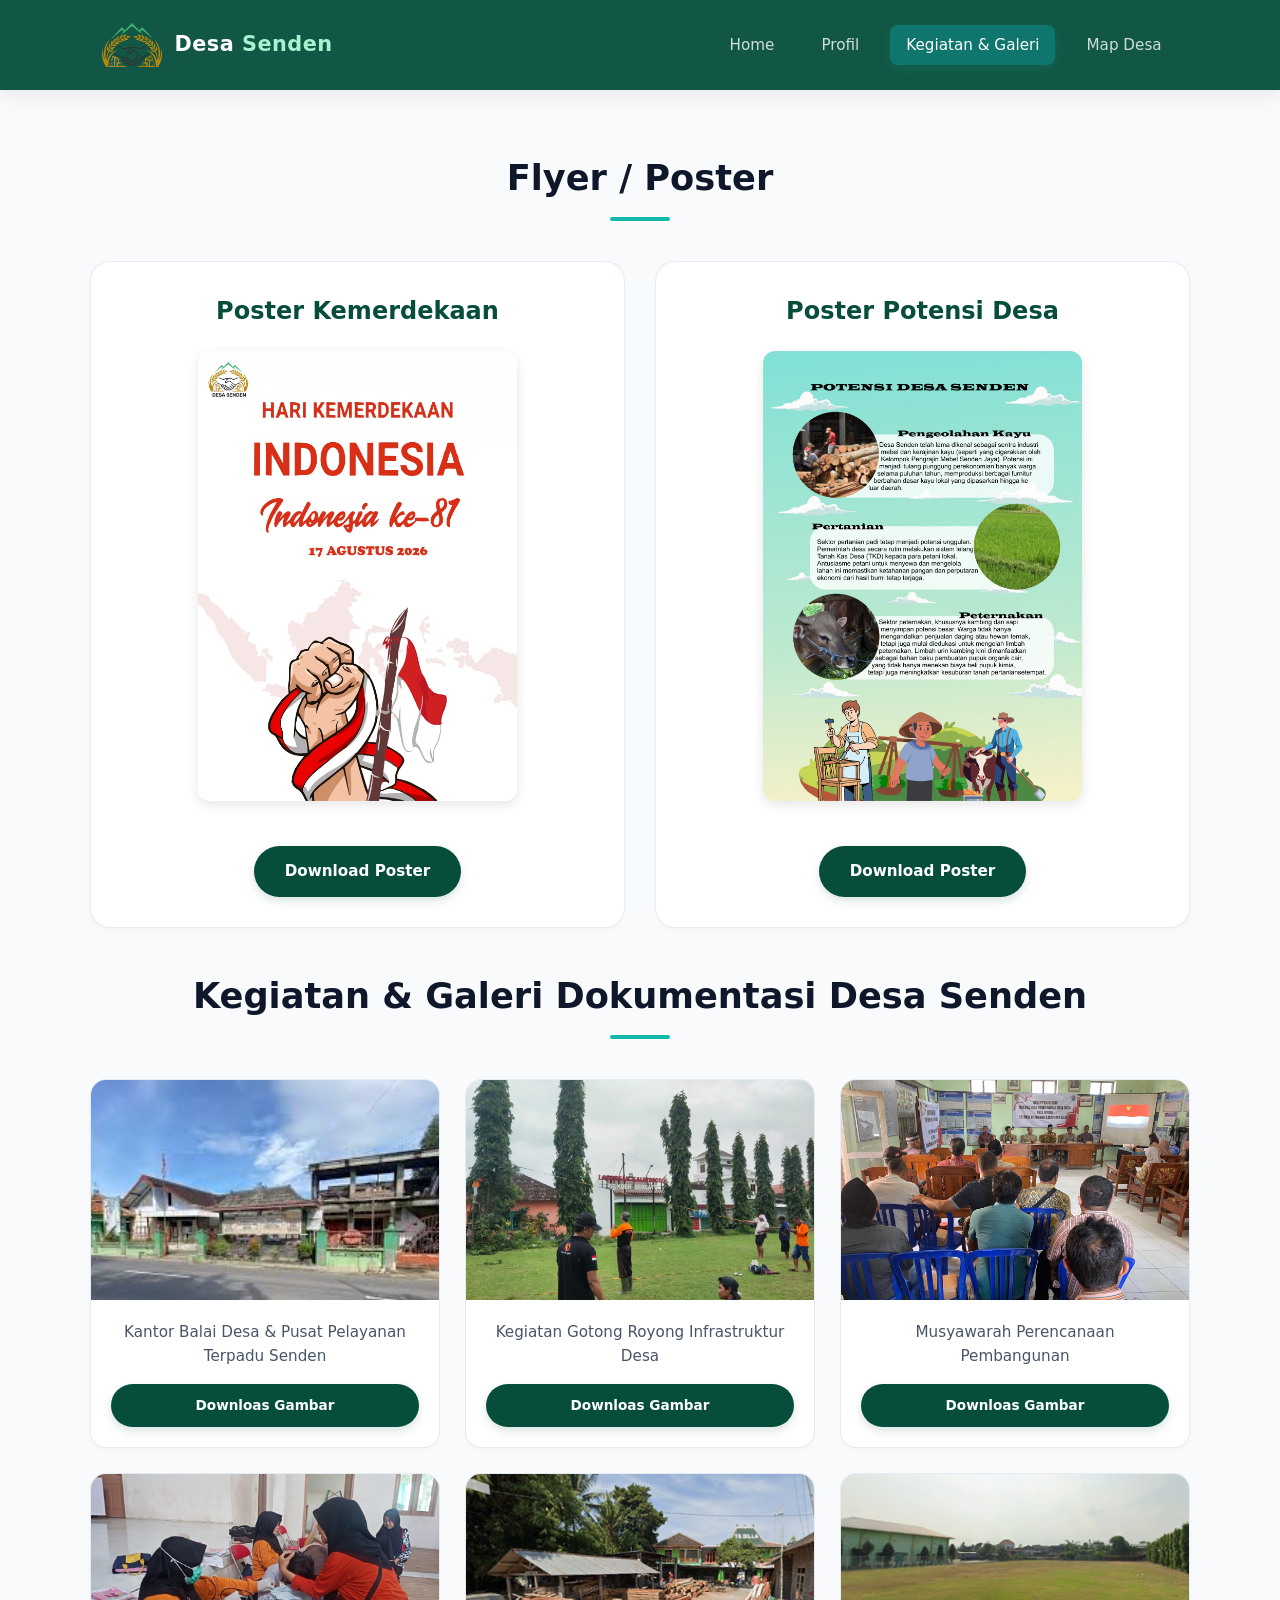
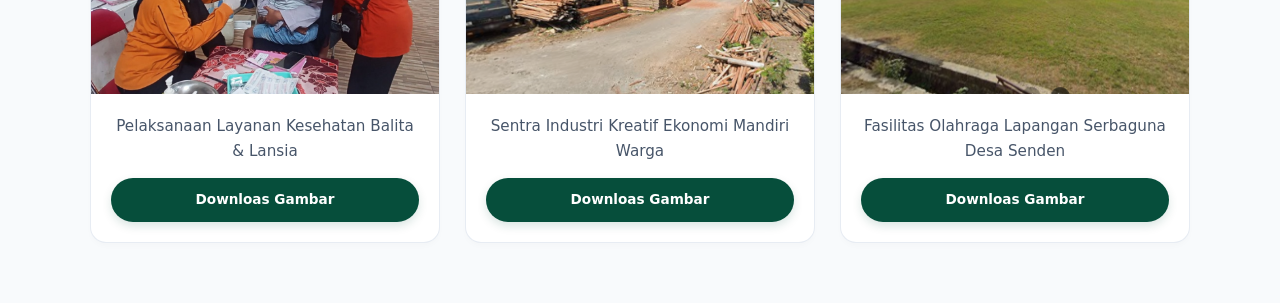
==== gambar.html @ d03152b5 "gambar.html" ====
<!DOCTYPE html>
<html lang="id">
<head>
    <meta charset="UTF-8">
    <meta name="viewport" content="width=device-width, initial-scale=1.0">
    <title>Galeri Foto - Desa Senden</title>
    <link rel="stylesheet" href="style.css">
    <style>
        .gallery-grid {
            display: grid;
            grid-template-columns: repeat(auto-fit, minmax(300px, 1fr)); /* Memecah foto otomatis menjadi 3 kolom di PC */
            gap: 25px; /* Jarak antar kotak foto */
            margin-top: 20px;
        }
        .gallery-item {
            background: #ffffff;
            border-radius: 16px;
            overflow: hidden; /* Memastikan sudut konten tetap melengkung rapi */
            border: 1px solid rgba(226, 232, 240, 0.8);
            box-shadow: 0 4px 6px -1px rgba(0,0,0,0.02);
            display: flex;
            flex-direction: column;
        }
        .gallery-item img {
            width: 100%;
            height: 220px;
            object-fit: cover; /* Memotong gambar secara proporsional agar tinggi semua foto seragam */
            display: block;
        }
        .gallery-content {
            padding: 20px;
            text-align: center;
            flex-grow: 1;
            display: flex;
            flex-direction: column;
            justify-content: space-between;
            gap: 15px;
        }
        .gallery-desc {
            font-size: 0.95rem;
            color: var(--text-muted);
            font-weight: 500;
        }
        /* Desain Tombol Download Oval Menyesuaikan Tema Hijau Web */
        .btn-download {
            display: inline-block;
            background: var(--primary);
            color: #ffffff;
            padding: 10px 20px;
            border-radius: 50px; /* Membuat tombol berbentuk oval pro */
            font-weight: 600;
            font-size: 0.85rem;
            text-decoration: none;
            box-shadow: 0 4px 10px rgba(6, 78, 59, 0.15);
            border: 1px solid transparent;
        }
        .btn-download:hover {
            background: var(--primary-light);
            box-shadow: 0 6px 15px rgba(15, 118, 110, 0.25);
        }
        
        /* ─── STYLING TAMBAHAN UNTUK TEMPAT TWO-POSTER SEJAJAR ─── */
        .poster-container-grid {
            display: grid;
            grid-template-columns: repeat(auto-fit, minmax(450px, 1fr)); /* Membagi menjadi 2 kolom sejajar di PC, otomatis bertumpuk di HP */
            gap: 30px;
            margin-bottom: 40px; /* Jarak pemisah dengan area galeri bawah */
        }
        .poster-section {
            background: #ffffff;
            padding: 30px;
            border-radius: 20px;
            border: 1px solid rgba(226, 232, 240, 0.8);
            box-shadow: 0 4px 6px -1px rgba(0,0,0,0.02);
            text-align: center;
        }
        .poster-img {
            max-width: 100%;
            height: auto;
            max-height: 450px; /* Membatasi tinggi poster agar seimbang */
            border-radius: 12px;
            display: block;
            margin: 0 auto 20px auto;
            box-shadow: 0 4px 12px rgba(0,0,0,0.1);
        }
    </style>
    <link rel="icon" type="image/png" href="gambar/logotanpateks.png">
</head>
<body>

    <nav>
        <div class="brand">
            <img src="gambar/logotanpateks.png" alt="Logo Desa Senden" class="logo-desa">
            <div class="brand-text">Desa <span>Senden</span></div>
        </div>
        <div class="nav-links">
            <a href="index.html">Home</a>
            <a href="profil.html">Profil</a>
            <a href="gambar.html" class="active">Kegiatan & Galeri</a>
            <a href="map.html">Map Desa</a>
        </div>
    </nav>

    <main class="container" style="margin-top: 60px;">
        <h2 class="main-title">Flyer / Poster</h2>
        
        <div class="poster-container-grid">
            
            <div class="poster-section">
                <h2 style="color: var(--primary); margin-bottom: 20px;">Poster Kemerdekaan</h2>
                <img src="gambar/poster kemerdeka.jpg" alt="Poster Utama Desa Senden" class="poster-img">
                <br>
                <a href="gambar/poster kemerdeka.jpg" download="Poster_Utama_Senden.png" class="btn-download" style="padding: 12px 30px; font-size: 0.95rem;">
                    Download Poster 
                </a>
            </div>

            <div class="poster-section">
                <h2 style="color: var(--primary); margin-bottom: 20px;">Poster Potensi Desa</h2>
                <img src="gambar/Poster.jpg" alt="Poster Tambahan Desa Senden" class="poster-img">
                <br>
                <a href="gambar/Poster.jpg" download="Poster_Tambahan_Senden.png" class="btn-download" style="padding: 12px 30px; font-size: 0.95rem;">
                    Download Poster 
                </a>
            </div>
            
        </div>
        
        <h2 class="main-title">Kegiatan & Galeri Dokumentasi Desa Senden</h2>
        
        <div class="gallery-grid">
            
            <div class="gallery-item">
                <img src="gambar/senden.jpg" alt="Dokumentasi Desa 1">
                <div class="gallery-content">
                    <div class="gallery-desc">Kantor Balai Desa & Pusat Pelayanan Terpadu Senden</div>
                    <a href="gambar/senden.jpg" download="balai-desa-senden.jpg" class="btn-download">Downloas Gambar</a>
                </div>
            </div>

            <div class="gallery-item">
                <img src="gambar/foto1.jpg" alt="Dokumentasi Desa 2">
                <div class="gallery-content">
                    <div class="gallery-desc">Kegiatan Gotong Royong Infrastruktur Desa</div>
                    <a href="gambar/foto1.jpg" download="balai-desa-senden.jpg" class="btn-download">Downloas Gambar</a>
                </div>
            </div>

            <div class="gallery-item">
                <img src="gambar/20250814084026.jpg" alt="Dokumentasi Desa 3">
                <div class="gallery-content">
                    <div class="gallery-desc">Musyawarah Perencanaan Pembangunan </div>
                    <a href="gambar/20250814084026.jpg" download="balai-desa-senden.jpg" class="btn-download">Downloas Gambar</a>
                </div>
            </div>

            <div class="gallery-item">
                <img src="gambar/IMG-20260402-WA0005.jpg" alt="Dokumentasi Desa 4">
                <div class="gallery-content">
                    <div class="gallery-desc">Pelaksanaan Layanan Kesehatan Balita & Lansia</div>
                    <a href="gambar/IMG-20260402-WA0005.jpg" download="balai-desa-senden.jpg" class="btn-download">Downloas Gambar</a>
                </div>
            </div>

            <div class="gallery-item">
                <img src="gambar/Screenshot 2026-05-22 090327.jpg" alt="Dokumentasi Desa 5">
                <div class="gallery-content">
                    <div class="gallery-desc">Sentra Industri Kreatif Ekonomi Mandiri Warga</div>
                    <a href="gambar/Screenshot 2026-05-22 090327.jpg" download="balai-desa-senden.jpg" class="btn-download">Downloas Gambar</a>
                </div>
            </div>

            <div class="gallery-item">
                <img src="gambar/Screenshot 2026-05-22 084117.jpg" alt="Dokumentasi Desa 6">
                <div class="gallery-content">
                    <div class="gallery-desc">Fasilitas Olahraga Lapangan Serbaguna Desa Senden</div>
                    <a href="gambar/Screenshot 2026-05-22 084117.jpg" download="balai-desa-senden.jpg" class="btn-download">Downloas Gambar</a>
                </div>
            </div>
            
        </div>
    </main>

</body>
</html>
---- style.css ----
/* =========================================
  TEMA WARNA & VARIABEL UTAMA WEB DESA
  =========================================
  Bagian ini menentukan warna dasar agar seragam di semua halaman.
*/
:root {
  --primary: #064e3b;       /* Hijau Emerald Gelap (Mewah & Profesional) */
  --primary-light: #0f766e; /* Teal Tua */
  --accent: #14b8a6;        /* Teal Cerah */
  --bg-light: #f8fafc;      /* Background halaman yang bersih */
  --text-dark: #0f172a;     /* Warna teks utama */
  --text-muted: #475569;    /* Warna teks sekunder */
  --card-bg: #ffffff;       /* Putih bersih untuk latar belakang kotak konten */
}

/* =========================================
  PENGATURAN DASAR (RESET STYLES)
  =========================================
*/
* {
  box-sizing: border-box; /* Memastikan ukuran padding tidak merusak tata letak */
  margin: 0;
  padding: 0;
}

body {
  background: var(--bg-light);
  font-family: 'Inter', system-ui, -apple-system, sans-serif; /* Font modern standar web pro */
  color: var(--text-dark);
  line-height: 1.6; /* Jarak antar baris teks agar nyaman dibaca */
}

/* =========================================
  NAVIGASI ATAS (FLOATING GLASSMORPHISM)
  =========================================
*/
nav {
  background: rgba(6, 78, 59, 0.95); /* Hijau transparan tebal */
  backdrop-filter: blur(10px);       /* Efek blur kaca di belakang menu saat di-scroll */
  -webkit-backdrop-filter: blur(10px);
  padding: 15px 8%;
  display: flex;
  justify-content: space-between;    /* Memisahkan logo di kiri dan menu di kanan */
  align-items: center;
  position: sticky;                  /* Membuat menu tetap menempel di atas saat layar digeser ke bawah */
  top: 0;
  z-index: 1000;                     /* Memastikan menu tidak tertutup oleh konten lain */
  box-shadow: 0 4px 20px rgba(0, 0, 0, 0.08);
}

nav .brand {
  display: flex;
  align-items: center;
  gap: 12px; /* Jarak antara gambar logo dengan teks "Desa Senden" */
}

/* Pengaturan Khusus Gambar Logo Desa di Navigasi */
nav .brand .logo-desa {
  width: 60px;          /* Mengatur lebar logo */
  height: 60px;         /* Mengatur tinggi logo agar seimbang */
  object-fit: contain;  /* Memastikan gambar logo tidak gepeng/terdistorsi */
  border-radius: 4px;   /* Membuat sudut logo sedikit melengkung rapi */
}

nav .brand-text {
  color: #ffffff;
  font-size: 1.3rem;
  font-weight: 700;
  letter-spacing: 0.5px;
}

nav .brand-text span {
  color: #a7f3d0; /* Memberi warna hijau muda khusus pada kata "Senden" */
}

nav .nav-links {
  display: flex;
  gap: 15px; /* Jarak antar tombol menu */
}

nav a {
  color: rgba(255, 255, 255, 0.8);
  text-decoration: none; /* Menghilangkan garis bawah pada link */
  font-weight: 500;
  font-size: 0.95rem;
  padding: 8px 16px;
  border-radius: 8px;
}

/* Hover Instan Tanpa Efek Animasi Lambat */
nav a:hover {
  color: #ffffff;
  background: rgba(255, 255, 255, 0.1); /* Efek highlight putih tipis saat disentuh mouse */
}

/* Penanda halaman yang sedang dibuka aktif */
nav a.active {
  color: #ffffff;
  background: var(--primary-light);
  box-shadow: 0 4px 12px rgba(15, 118, 110, 0.3);
}

/* =========================================
  HERO BANNER (FOTO UTAMA DI ATAS)
  =========================================
*/
.hero {
  position: relative;
  height: 80vh;          /* Tinggi banner mengambil 80% tinggi layar monitor */
  min-height: 500px;
  /* Lapisan hitam transparan (linear-gradient) digabungkan dengan foto desa asli */
  background: linear-gradient(rgba(15, 23, 42, 0.65), rgba(6, 78, 59, 0.45)),
  url('https://api-desa-web-diskominfox10-v3.klaten.go.id/media/saddesa/20230220034825.webp') no-repeat center center/cover;
  display: flex;
  justify-content: center;
  align-items: center;
  text-align: center;
  color: #ffffff;
  padding: 0 20px;
}

.hero-content {
  max-width: 800px;
}

.hero-content h1 {
  font-size: 3.5rem;
  font-weight: 800;
  margin-bottom: 15px;
  letter-spacing: -0.5px;
  text-shadow: 0 4px 12px rgba(0, 0, 0, 0.15); /* Bayangan teks agar kontras dengan foto belakang */
}

.hero-content p {
  font-size: 1.25rem;
  margin-bottom: 35px;
  color: #f1f5f9;
  font-weight: 400;
}

/* Tombol Oval Pro Instan */
.btn-hero {
  display: inline-block;
  background: #ffffff;
  color: var(--primary);
  padding: 14px 40px;
  border-radius: 50px; /* Membuat bentuk tombol menjadi oval sempurna */
  font-weight: 600;
  font-size: 1rem;
  text-decoration: none;
  box-shadow: 0 10px 25px rgba(0, 0, 0, 0.15);
  border: 1px solid transparent;
}

.btn-hero:hover {
  background: var(--primary);
  color: #ffffff;
  border-color: rgba(255, 255, 255, 0.2);
  box-shadow: 0 12px 30px rgba(6, 78, 59, 0.3);
}

/* =========================================
  TATA LETAK KONTEN UTAMA & GRID SYSTEM
  =========================================
*/
.container {
  max-width: 1140px;
  margin: -60px auto 60px auto; /* Reconstruction tata letak menumpuk modern */
  padding: 0 20px;
  position: relative;
  z-index: 10;
}

.main-title {
  text-align: center;
  margin-bottom: 40px;
  font-size: 2.2rem;
  font-weight: 700;
  color: var(--text-dark);
  position: relative;
  padding-bottom: 15px;
}

/* Garis dekorasi kecil di bawah judul */
.main-title::after {
  content: '';
  position: absolute;
  bottom: 0;
  left: 50%;
  transform: translateX(-50%);
  width: 60px;
  height: 4px;
  background: var(--accent);
  border-radius: 2px;
}

/* Grid Pembagi Kolom Otomatis Responsif */
.grid-2 {
  display: grid;
  grid-template-columns: repeat(auto-fit, minmax(450px, 1fr)); /* Pecah 2 kolom di PC, otomatis 1 kolom di HP */
  gap: 30px;
}

.grid-3 {
  display: grid;
  grid-template-columns: repeat(auto-fit, minmax(320px, 1fr)); /* Pecah 3 kolom untuk daftar kegiatan */
  gap: 30px;
}

/* Komponen Kartu Putih Minimalis */
.card {
  background: var(--card-bg);
  padding: 35px;
  border-radius: 20px;
  box-shadow: 0 4px 6px -1px rgba(0, 0, 0, 0.02), 0 10px 15px -3px rgba(0, 0, 0, 0.03);
  border: 1px solid rgba(226, 232, 240, 0.8);
}

.card:hover {
  box-shadow: 0 20px 25px -5px rgba(0, 0, 0, 0.05), 0 10px 10px -5px rgba(0, 0, 0, 0.02);
  border-color: rgba(20, 184, 166, 0.3); /* Batas kartu berubah warna tipis saat disorot */
}

.card h2, .card h3 {
  color: var(--primary);
  margin-bottom: 12px;
}

/* =========================================
  STRUKTUR VISI & MISI DUA SISI
  =========================================
*/
.visi-misi-container {
  background: var(--card-bg);
  border-radius: 24px;
  box-shadow: 0 20px 40px rgba(15, 23, 42, 0.04);
  border: 1px solid rgba(226, 232, 240, 0.8);
  overflow: hidden; /* Memastikan sudut background gradasi melengkung rapi */
}

.visi-misi-grid {
  display: grid;
  grid-template-columns: 1fr 1.2fr; /* Kolom Misi dibuat sedikit lebih lebar daripada kolom Visi */
}

.visi-box {
  background: linear-gradient(135deg, #064e3b, #022c22); /* Gradasi hijau gelap premium */
  color: #ffffff;
  padding: 50px;
  display: flex;
  flex-direction: column;
  justify-content: center;
}

.visi-box h3 {
  color: #a7f3d0;
  font-size: 1.6rem;
  margin-bottom: 15px;
  text-transform: uppercase;
  letter-spacing: 1px;
}

.visi-box p {
  font-style: italic;
  font-size: 1.3rem;
  line-height: 1.8;
  font-weight: 300;
}

.misi-box {
  padding: 50px;
  background: #ffffff;
}

.misi-box h3 {
  color: var(--primary);
  font-size: 1.6rem;
  margin-bottom: 25px;
  text-transform: uppercase;
  letter-spacing: 1px;
}

.misi-box ol {
  padding-left: 20px;
}

.misi-box li {
  margin-bottom: 16px;
  color: var(--text-muted);
  font-size: 1.05rem;
}

/* =========================================
  TABEL PROFIL & WIDGET PETA
  =========================================
*/
.profile-table {
  width: 100%;
  border-collapse: collapse;
}

.profile-table td {
  padding: 16px;
  border-bottom: 1px solid #f1f5f9;
  font-size: 1.05rem;
}

.profile-table tr:last-child td {
  border: none;
}

.profile-table td:first-child {
  font-weight: 600;
  color: var(--primary-light);
  width: 35%; /* Kolom judul data berukuran 35% lebar tabel */
}

.map-container {
  position: relative;
  padding-bottom: 55%; /* Membantu menjaga rasio layar peta tetap proporsional */
  height: 0;
  overflow: hidden;
  border-radius: 16px;
}

.map-container iframe {
  position: absolute;
  top: 0;
  left: 0;
  width: 100%;
  height: 100%;
  border: 0;
}

/* =========================================
  RESPONSIVE BREAKPOINTS (TAMPILAN HP)
  =========================================
*/
@media (max-width: 992px) {
  .visi-misi-grid { grid-template-columns: 1fr; } /* Visi Misi ditumpuk vertikal jika layar tablet/HP */
  .visi-box, .misi-box { padding: 40px; }
}

@media (max-width: 768px) {
  nav { flex-direction: column; gap: 15px; padding: 15px 20px; } /* Menu navigasi menjadi vertikal di HP */
  .hero-content h1 { font-size: 2.3rem; }
  .hero-content p { font-size: 1.1rem; }
  .grid-2 { grid-template-columns: 1fr; }
  .container { margin-top: -30px; }
}
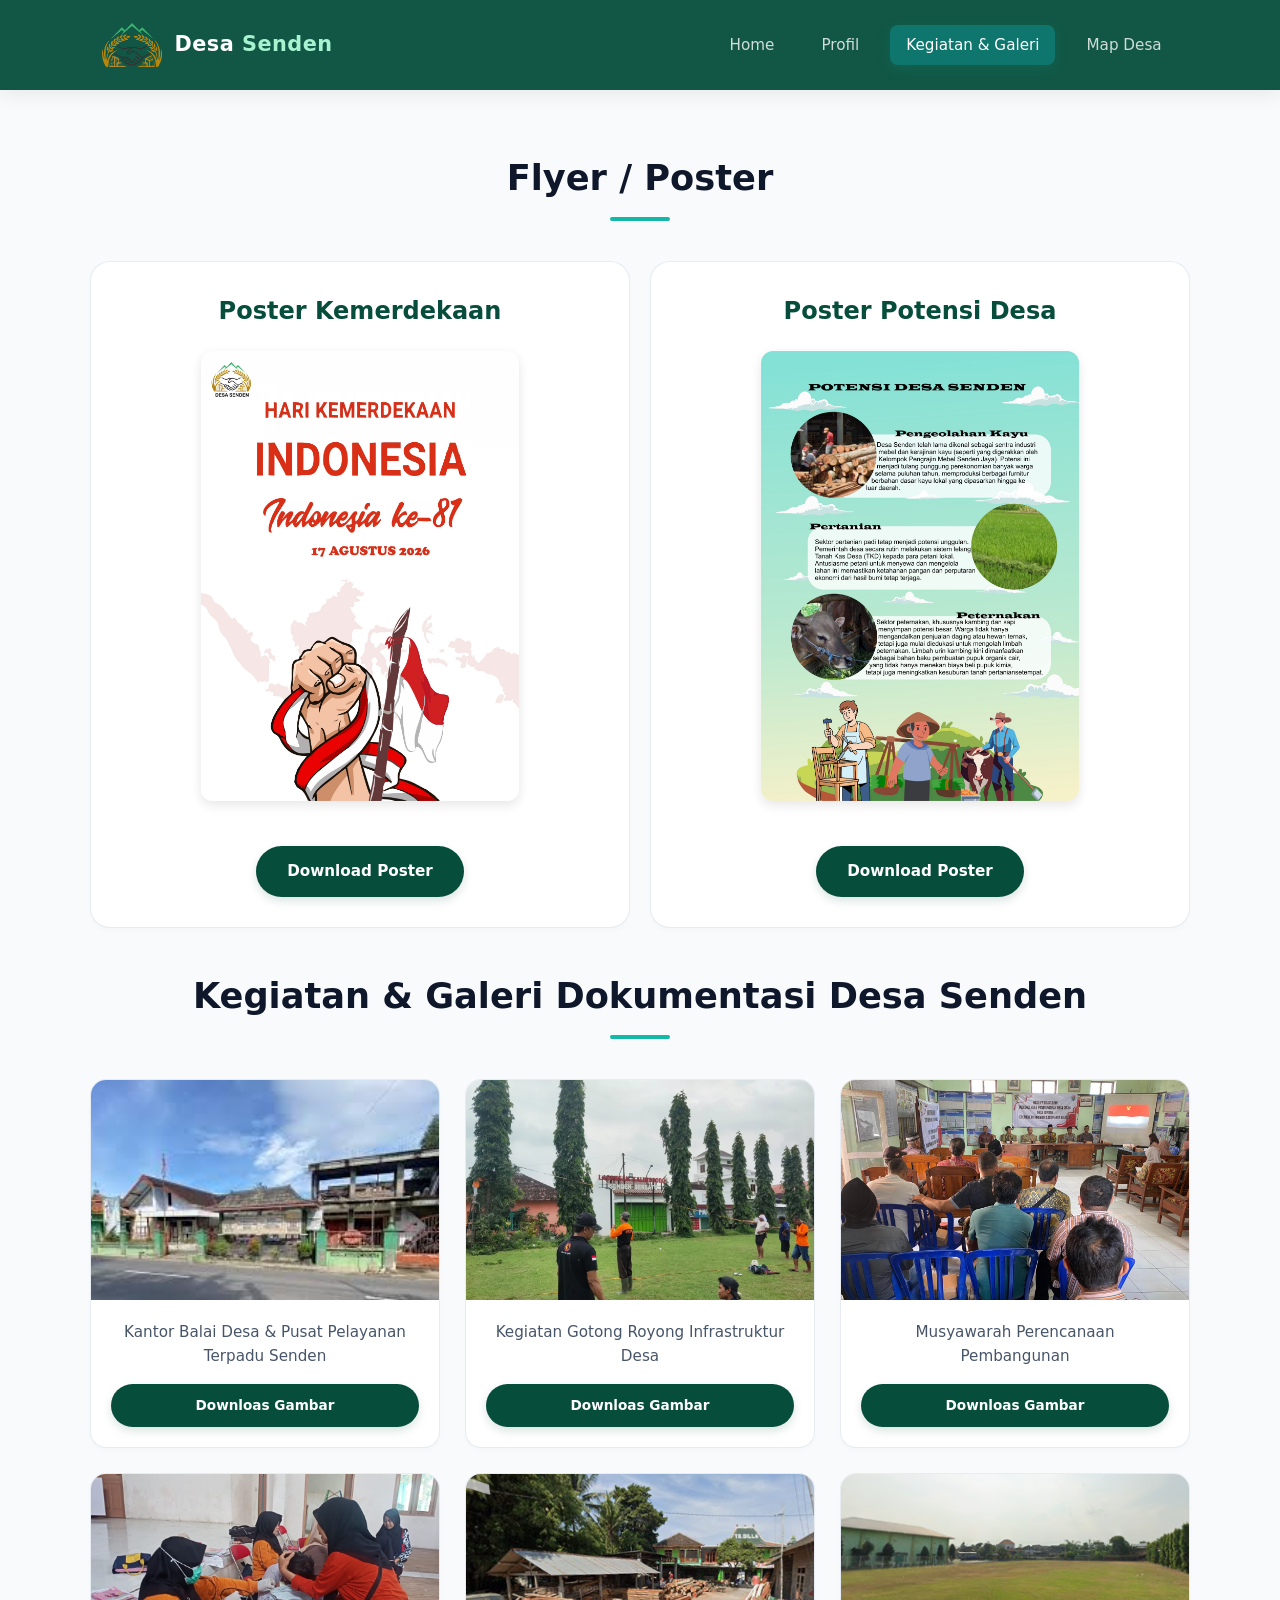
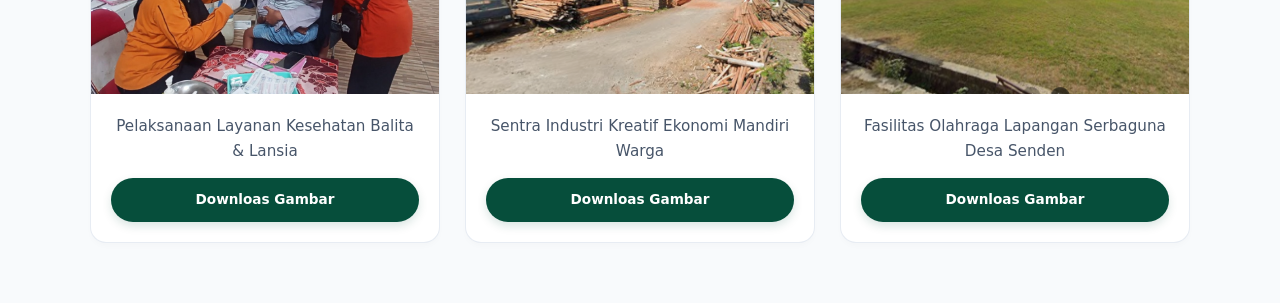
==== commit 31101901: "gambar.html" ====
--- a/gambar.html
+++ b/gambar.html
@@ -62,8 +62,8 @@
         /* ─── STYLING TAMBAHAN UNTUK TEMPAT TWO-POSTER SEJAJAR ─── */
         .poster-container-grid {
             display: grid;
-            grid-template-columns: repeat(auto-fit, minmax(450px, 1fr)); /* Membagi menjadi 2 kolom sejajar di PC, otomatis bertumpuk di HP */
-            gap: 30px;
+            grid-template-columns: repeat(auto-fit, minmax(400px, 1fr)); /* Membagi menjadi 2 kolom sejajar di PC, otomatis bertumpuk di HP */
+            gap: 20px;
             margin-bottom: 40px; /* Jarak pemisah dengan area galeri bawah */
         }
         .poster-section {
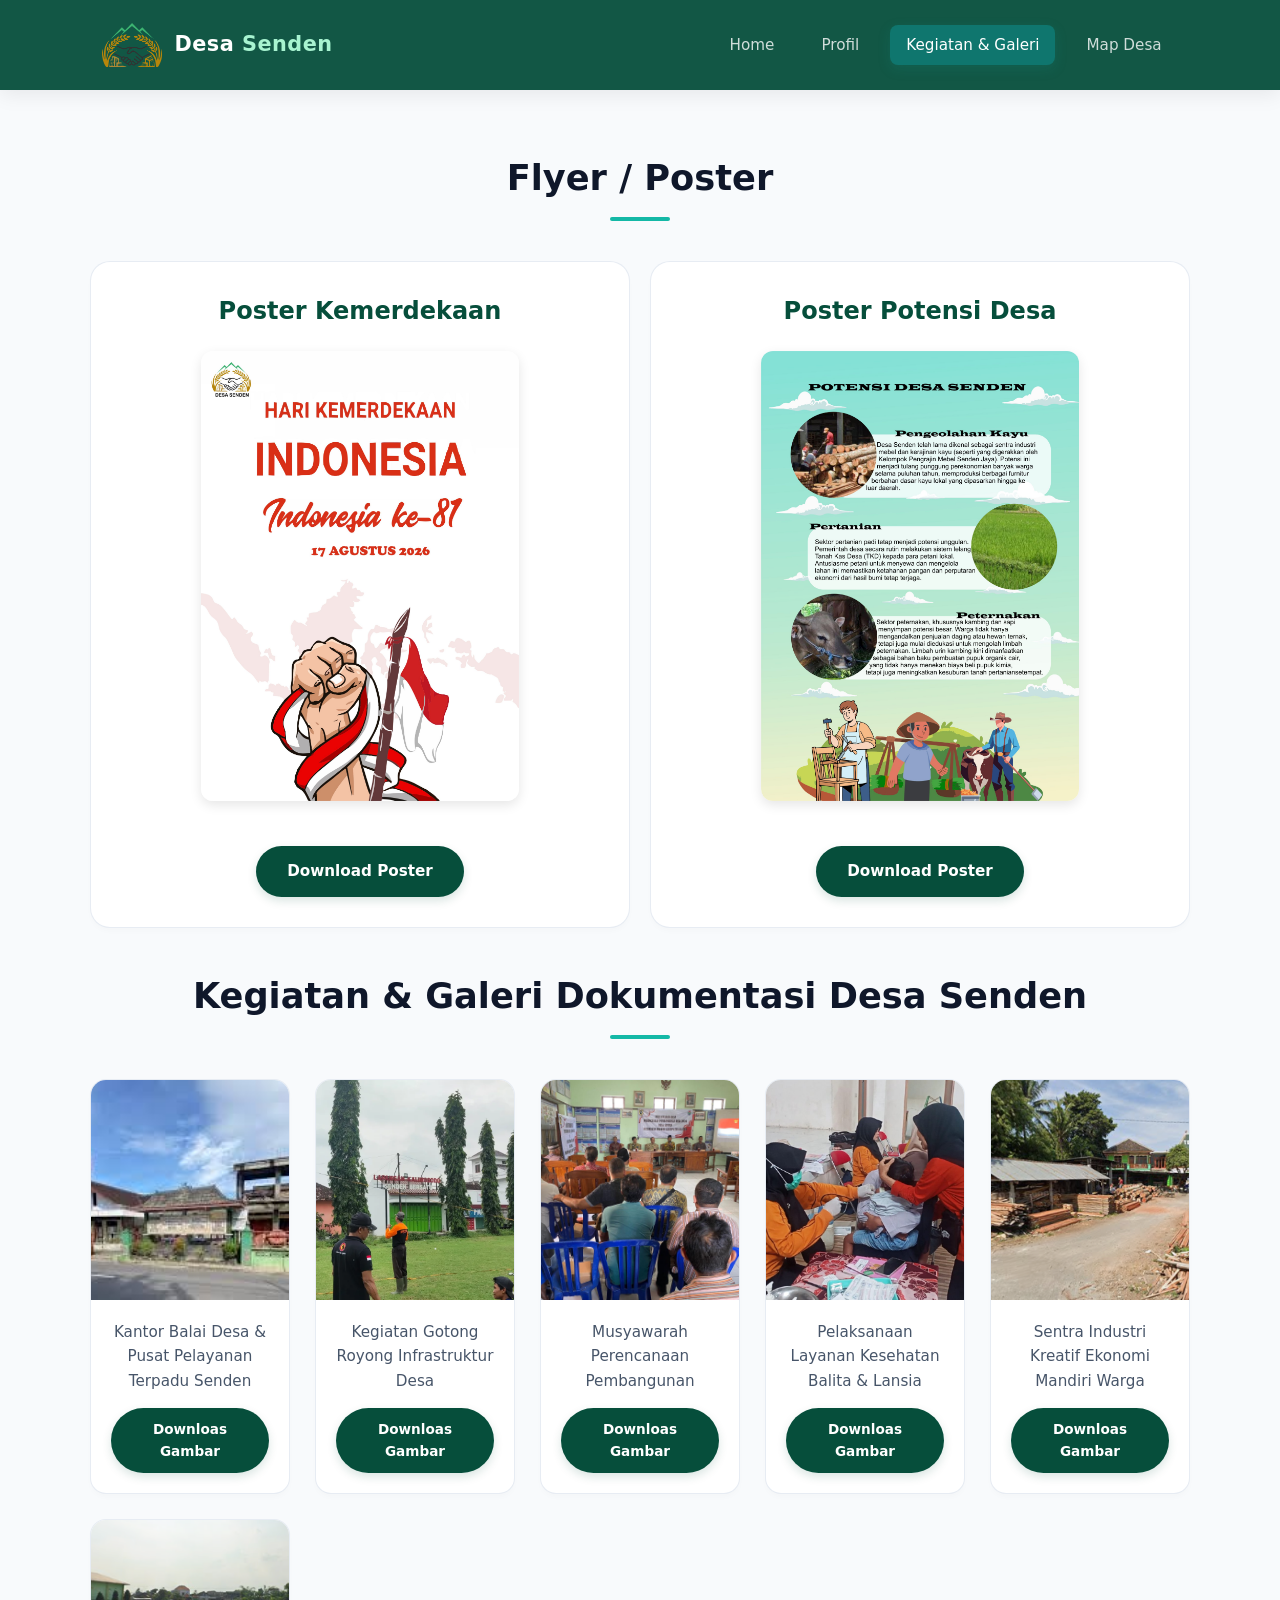
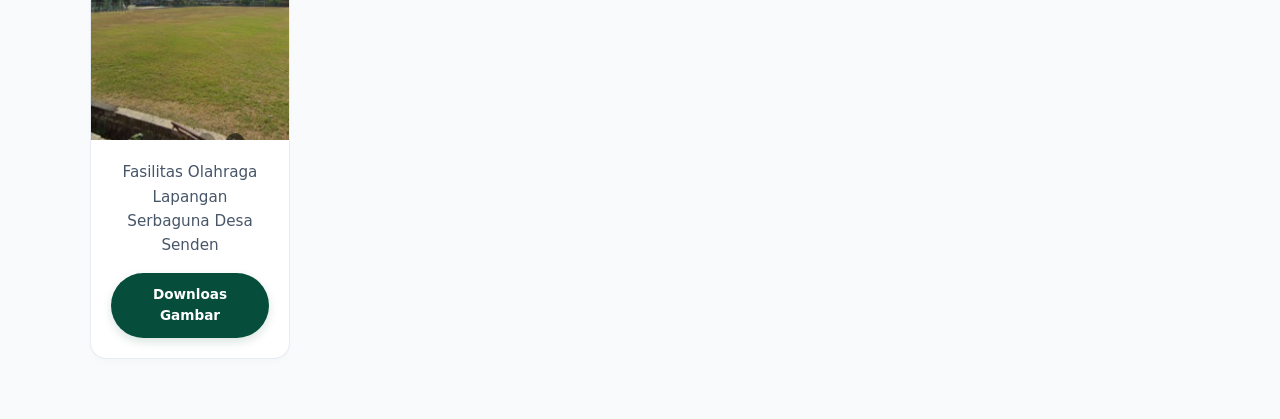
==== commit 57709155: "gambar.html" ====
--- a/gambar.html
+++ b/gambar.html
@@ -8,7 +8,7 @@
     <style>
         .gallery-grid {
             display: grid;
-            grid-template-columns: repeat(auto-fit, minmax(300px, 1fr)); /* Memecah foto otomatis menjadi 3 kolom di PC */
+            grid-template-columns: repeat(auto-fit, minmax(200px, 1fr)); /* Memecah foto otomatis menjadi 3 kolom di PC */
             gap: 25px; /* Jarak antar kotak foto */
             margin-top: 20px;
         }
@@ -62,7 +62,7 @@
         /* ─── STYLING TAMBAHAN UNTUK TEMPAT TWO-POSTER SEJAJAR ─── */
         .poster-container-grid {
             display: grid;
-            grid-template-columns: repeat(auto-fit, minmax(400px, 1fr)); /* Membagi menjadi 2 kolom sejajar di PC, otomatis bertumpuk di HP */
+            grid-template-columns: repeat(auto-fit, minmax(300px, 1fr)); /* Membagi menjadi 2 kolom sejajar di PC, otomatis bertumpuk di HP */
             gap: 20px;
             margin-bottom: 40px; /* Jarak pemisah dengan area galeri bawah */
         }
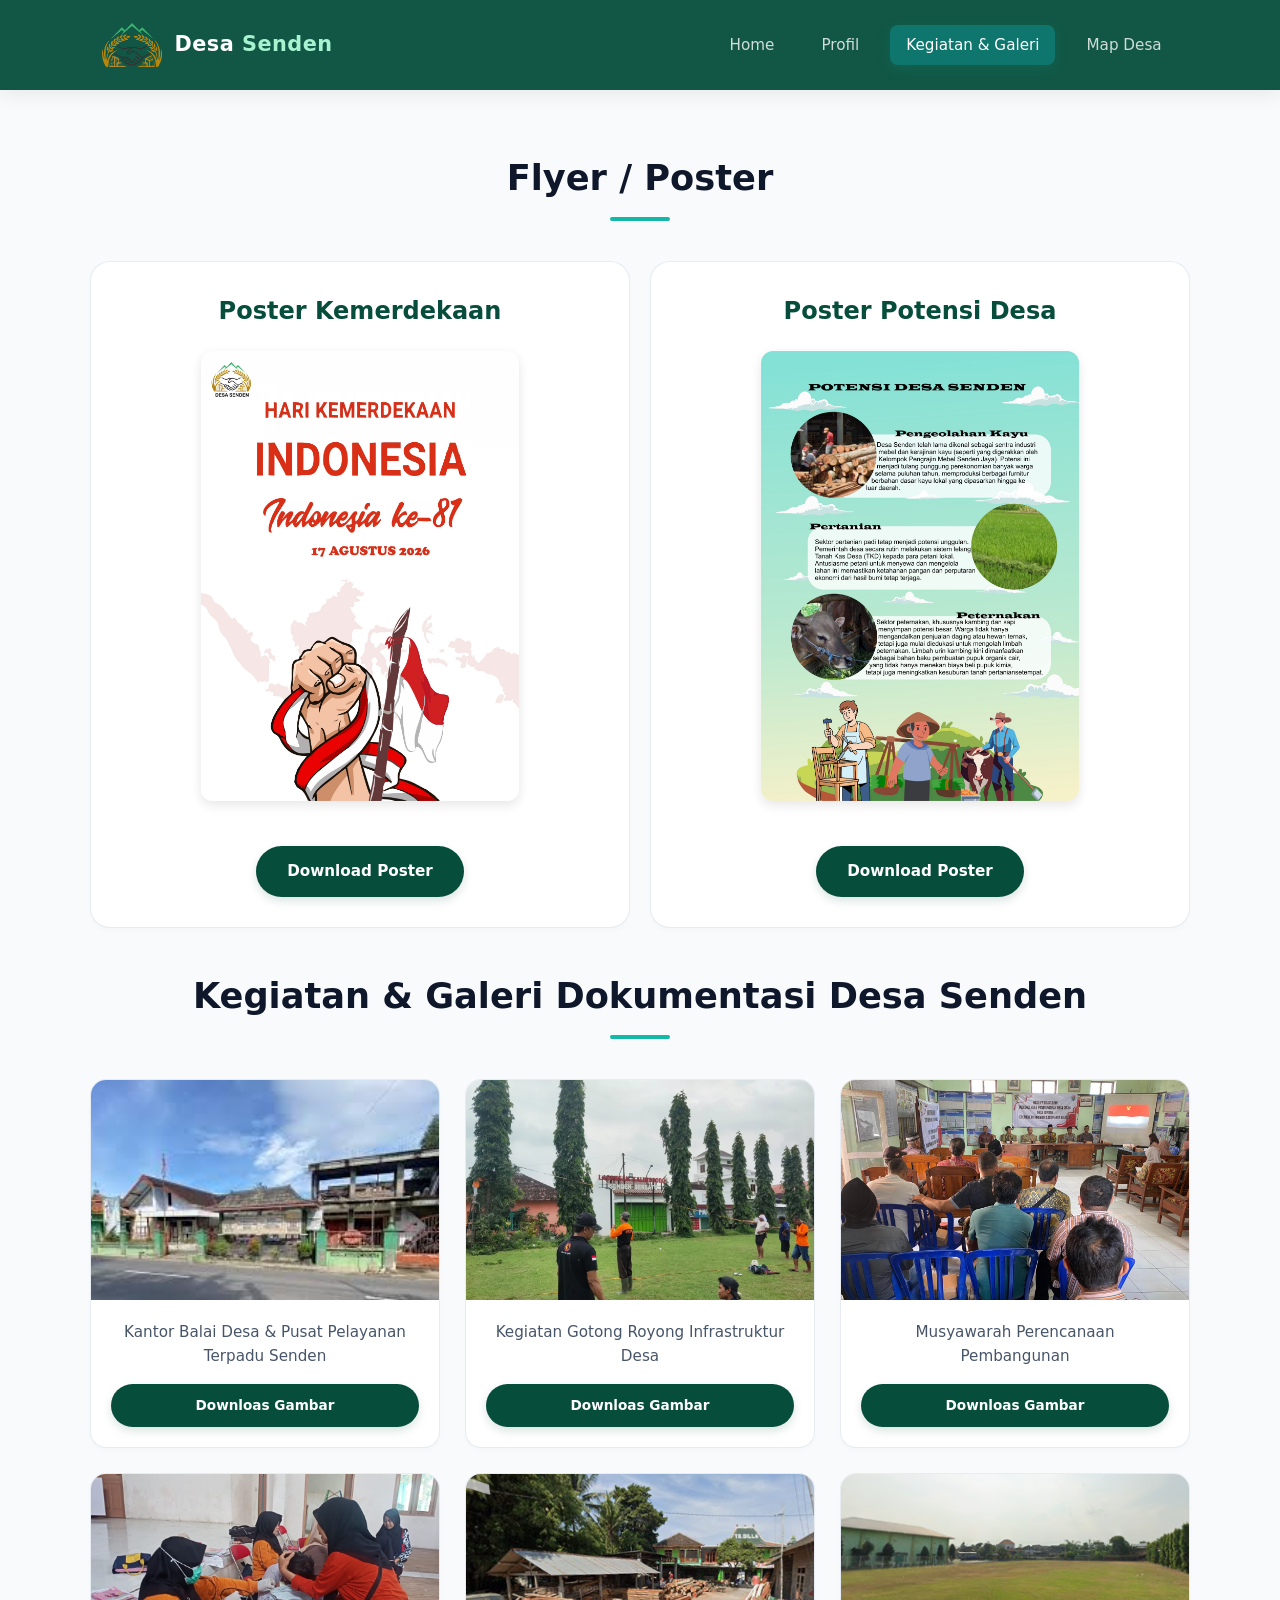
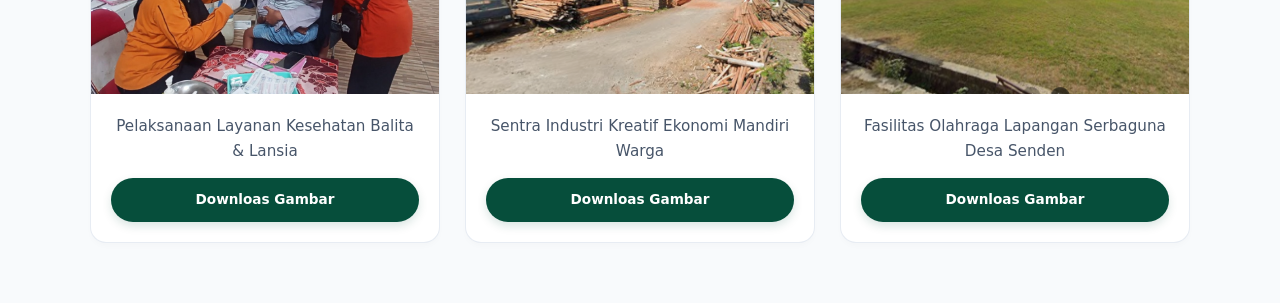
==== commit 6ed6f624: "gambar.html" ====
--- a/gambar.html
+++ b/gambar.html
@@ -8,7 +8,7 @@
     <style>
         .gallery-grid {
             display: grid;
-            grid-template-columns: repeat(auto-fit, minmax(200px, 1fr)); /* Memecah foto otomatis menjadi 3 kolom di PC */
+            grid-template-columns: repeat(auto-fit, minmax(300px, 1fr)); /* Memecah foto otomatis menjadi 3 kolom di PC */
             gap: 25px; /* Jarak antar kotak foto */
             margin-top: 20px;
         }
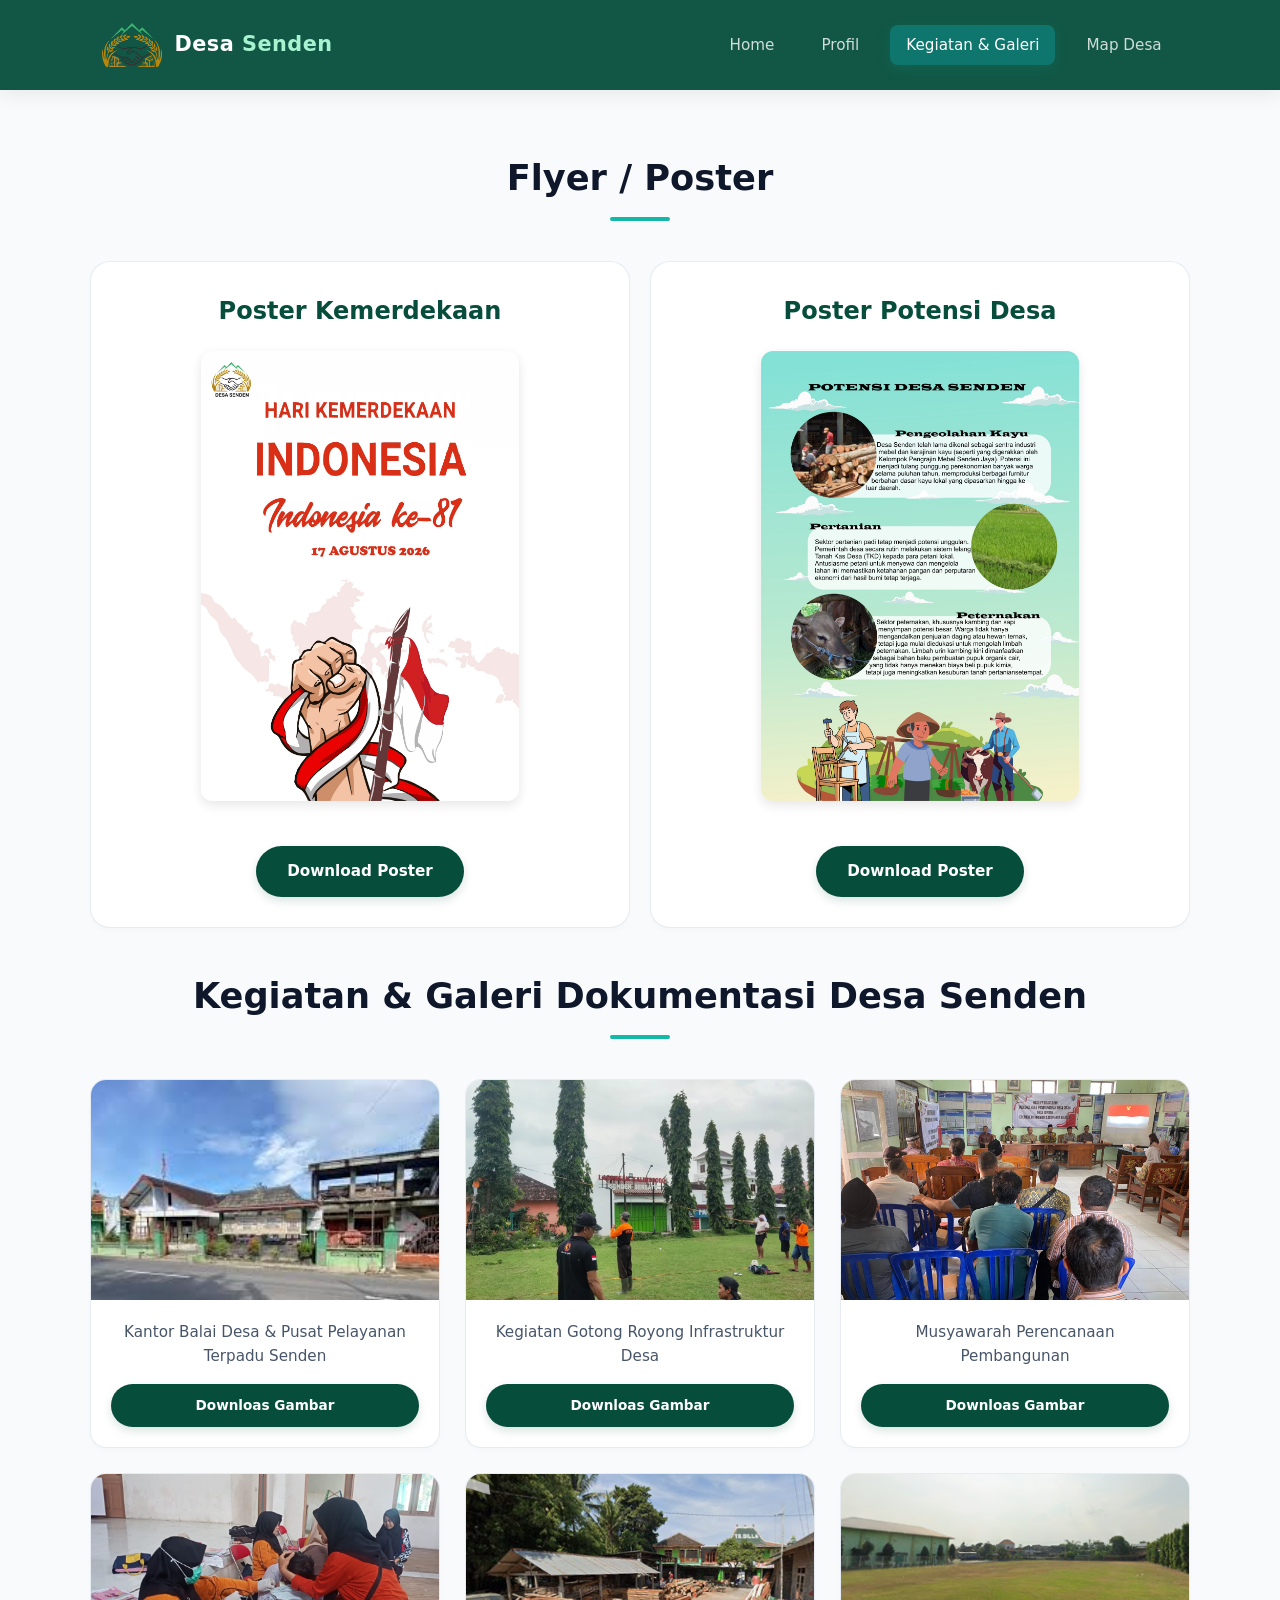
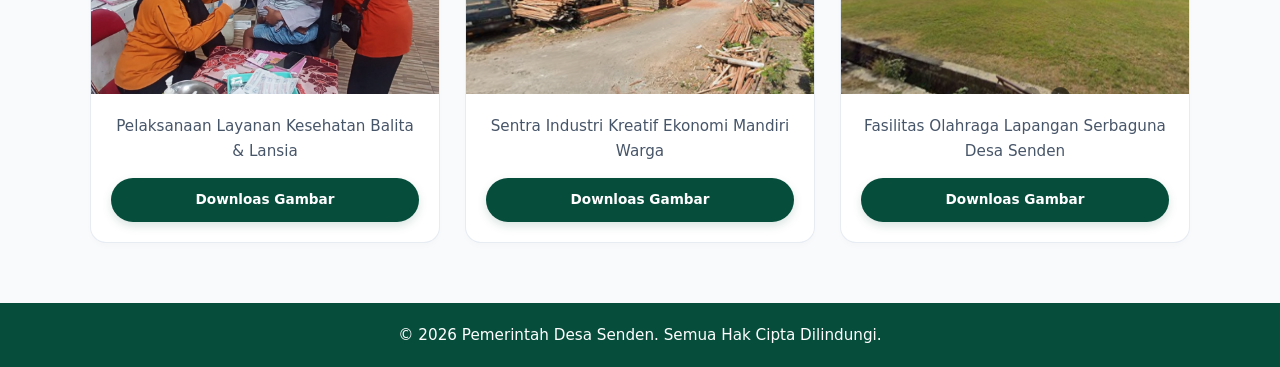
==== commit 88025401: "gambar.html" ====
--- a/gambar.html
+++ b/gambar.html
@@ -93,6 +93,13 @@
             <img src="gambar/logotanpateks.png" alt="Logo Desa Senden" class="logo-desa">
             <div class="brand-text">Desa <span>Senden</span></div>
         </div>
+        
+        <div class="menu-toggle" id="mobile-menu">
+            <span class="bar"></span>
+            <span class="bar"></span>
+            <span class="bar"></span>
+        </div>
+
         <div class="nav-links">
             <a href="index.html">Home</a>
             <a href="profil.html">Profil</a>
@@ -181,5 +188,10 @@
         </div>
     </main>
 
+    <footer>
+        <p>© 2026 Pemerintah Desa Senden. Semua Hak Cipta Dilindungi.</p>
+    </footer>
+
+    <script src="script.js"></script>
 </body>
 </html>
--- a/style.css
+++ b/style.css
@@ -101,6 +101,25 @@
 }
 
 /* =========================================
+  TOMBOL MENU HAMBURGER (TAMPIL DI HP)
+  =========================================
+*/
+.menu-toggle {
+  display: none; /* Disembunyikan di PC */
+  flex-direction: column;
+  cursor: pointer;
+  gap: 5px;
+}
+
+.menu-toggle .bar {
+  width: 25px;
+  height: 3px;
+  background-color: #ffffff;
+  border-radius: 3px;
+  transition: all 0.3s ease;
+}
+
+/* =========================================
   HERO BANNER (FOTO UTAMA DI ATAS)
   =========================================
 */
@@ -342,9 +361,51 @@
 }
 
 @media (max-width: 768px) {
-  nav { flex-direction: column; gap: 15px; padding: 15px 20px; } /* Menu navigasi menjadi vertikal di HP */
+  nav { padding: 15px 20px; } 
+  
+  /* Menampilkan Hamburger Menu */
+  .menu-toggle { display: flex; }
+  
+  /* Konfigurasi Dropdown Menu Minimalis di HP */
+  .nav-links {
+    display: none; /* Sembunyikan menu bawaan */
+    flex-direction: column;
+    position: absolute;
+    top: 100%;
+    left: 0;
+    width: 100%;
+    background: rgba(6, 78, 59, 0.98); /* Background solid dengan sedikit transparansi */
+    padding: 20px;
+    box-shadow: 0 10px 20px rgba(0,0,0,0.1);
+    text-align: center;
+    gap: 10px;
+  }
+  
+  /* Class yang ditambahkan oleh JavaScript saat menu ditekan */
+  .nav-links.active {
+    display: flex;
+  }
+  
+  /* Animasi Hamburger berubah menjadi "X" saat aktif */
+  .menu-toggle.is-active .bar:nth-child(1) { transform: translateY(8px) rotate(45deg); }
+  .menu-toggle.is-active .bar:nth-child(2) { opacity: 0; }
+  .menu-toggle.is-active .bar:nth-child(3) { transform: translateY(-8px) rotate(-45deg); }
+
   .hero-content h1 { font-size: 2.3rem; }
   .hero-content p { font-size: 1.1rem; }
   .grid-2 { grid-template-columns: 1fr; }
   .container { margin-top: -30px; }
-}+}
+
+/* =========================================
+  FOOTER (SIMPLE)
+  =========================================
+*/
+footer {
+  background: var(--primary);
+  color: #ffffff;
+  text-align: center;
+  padding: 20px;
+  margin-top: 60px;
+  font-size: 0.95rem;
+}
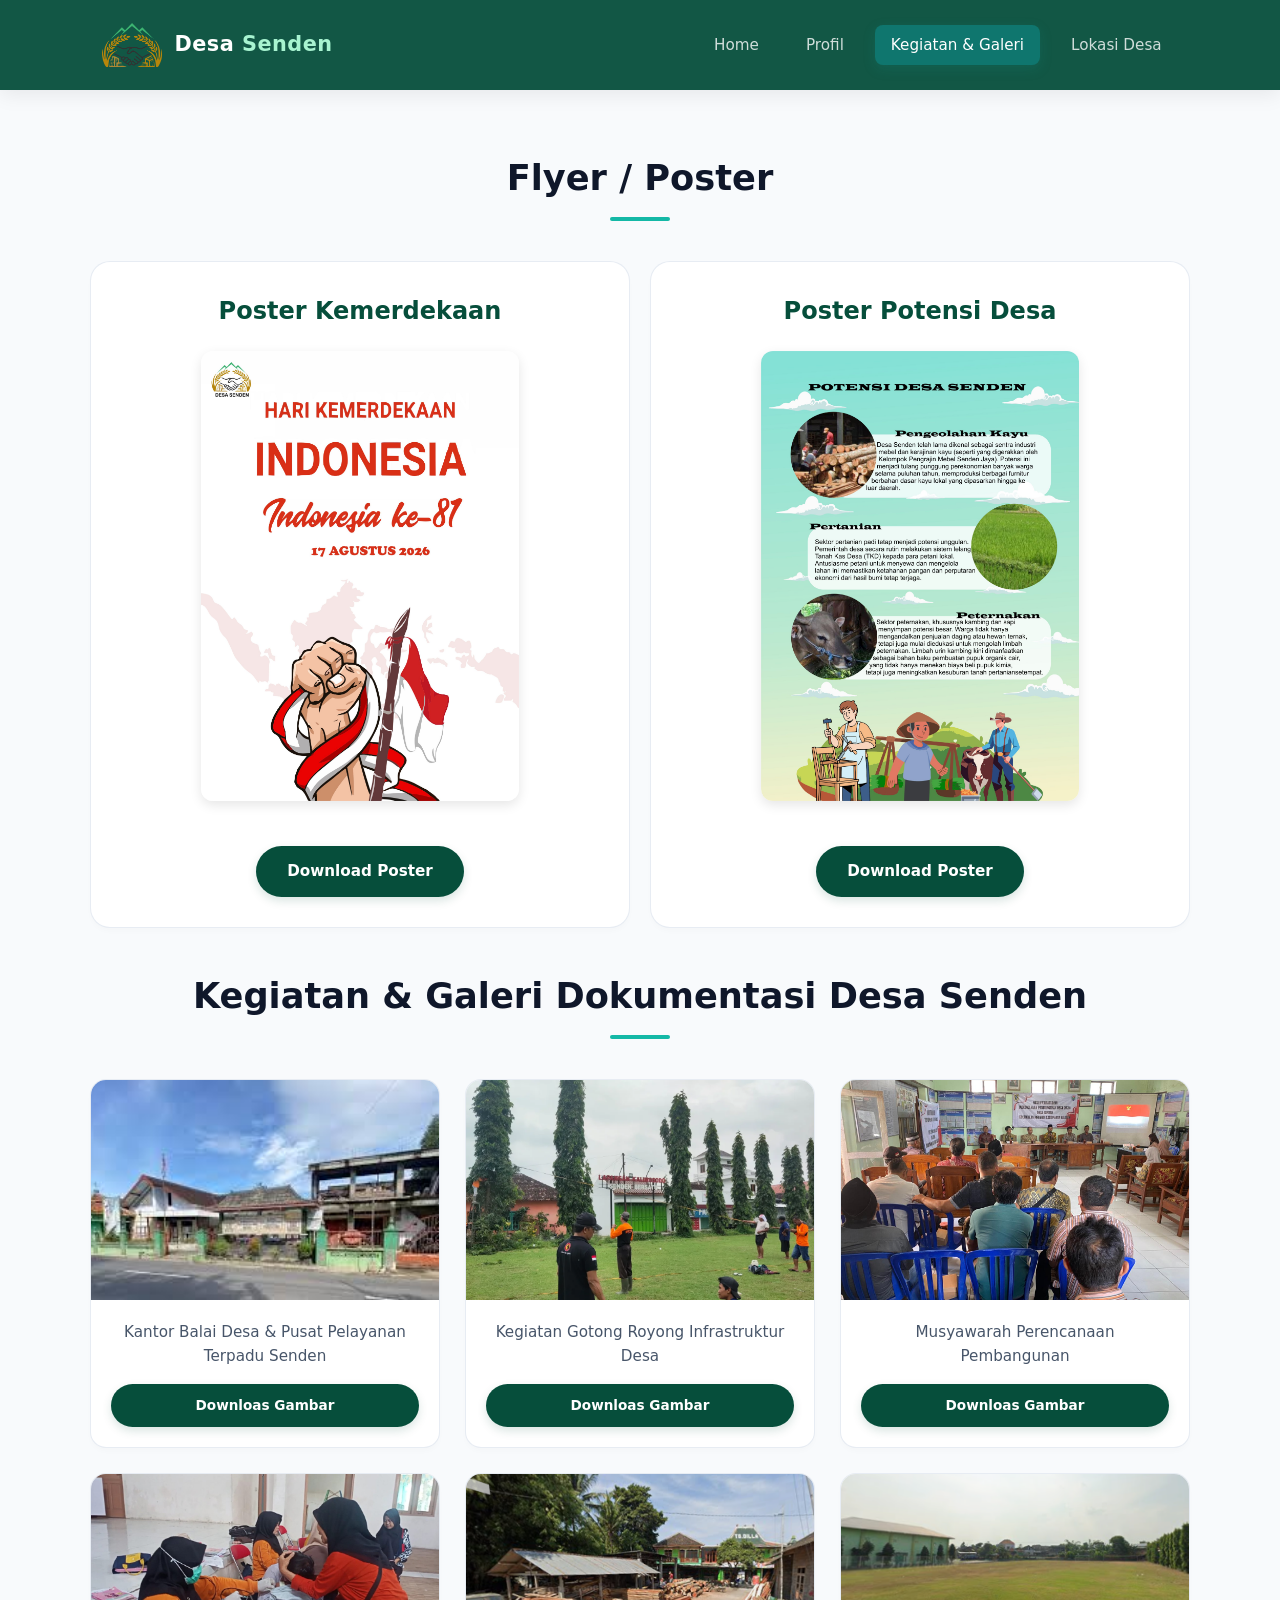
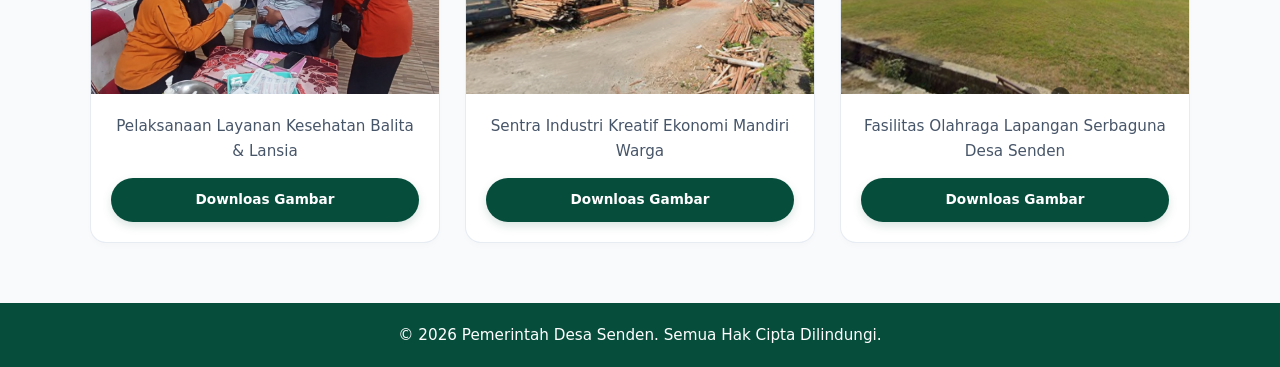
==== commit 9fb736ba: "gambar.html" ====
--- a/gambar.html
+++ b/gambar.html
@@ -104,7 +104,7 @@
             <a href="index.html">Home</a>
             <a href="profil.html">Profil</a>
             <a href="gambar.html" class="active">Kegiatan & Galeri</a>
-            <a href="map.html">Map Desa</a>
+            <a href="map.html">Lokasi Desa</a>
         </div>
     </nav>
 
--- a/style.css
+++ b/style.css
@@ -366,15 +366,15 @@
   /* Menampilkan Hamburger Menu */
   .menu-toggle { display: flex; }
   
-  /* Konfigurasi Dropdown Menu Minimalis di HP */
-  .nav-links {
-    display: none; /* Sembunyikan menu bawaan */
+  /* PERBAIKAN: Menambahkan 'nav' di depan agar spesifisitas CSS menang! */
+  nav .nav-links {
+    display: none; /* Sekarang ini dijamin bekerja untuk menyembunyikan menu bawaan */
     flex-direction: column;
     position: absolute;
     top: 100%;
     left: 0;
     width: 100%;
-    background: rgba(6, 78, 59, 0.98); /* Background solid dengan sedikit transparansi */
+    background: rgba(6, 78, 59, 0.98); 
     padding: 20px;
     box-shadow: 0 10px 20px rgba(0,0,0,0.1);
     text-align: center;
@@ -382,7 +382,7 @@
   }
   
   /* Class yang ditambahkan oleh JavaScript saat menu ditekan */
-  .nav-links.active {
+  nav .nav-links.active {
     display: flex;
   }
   
